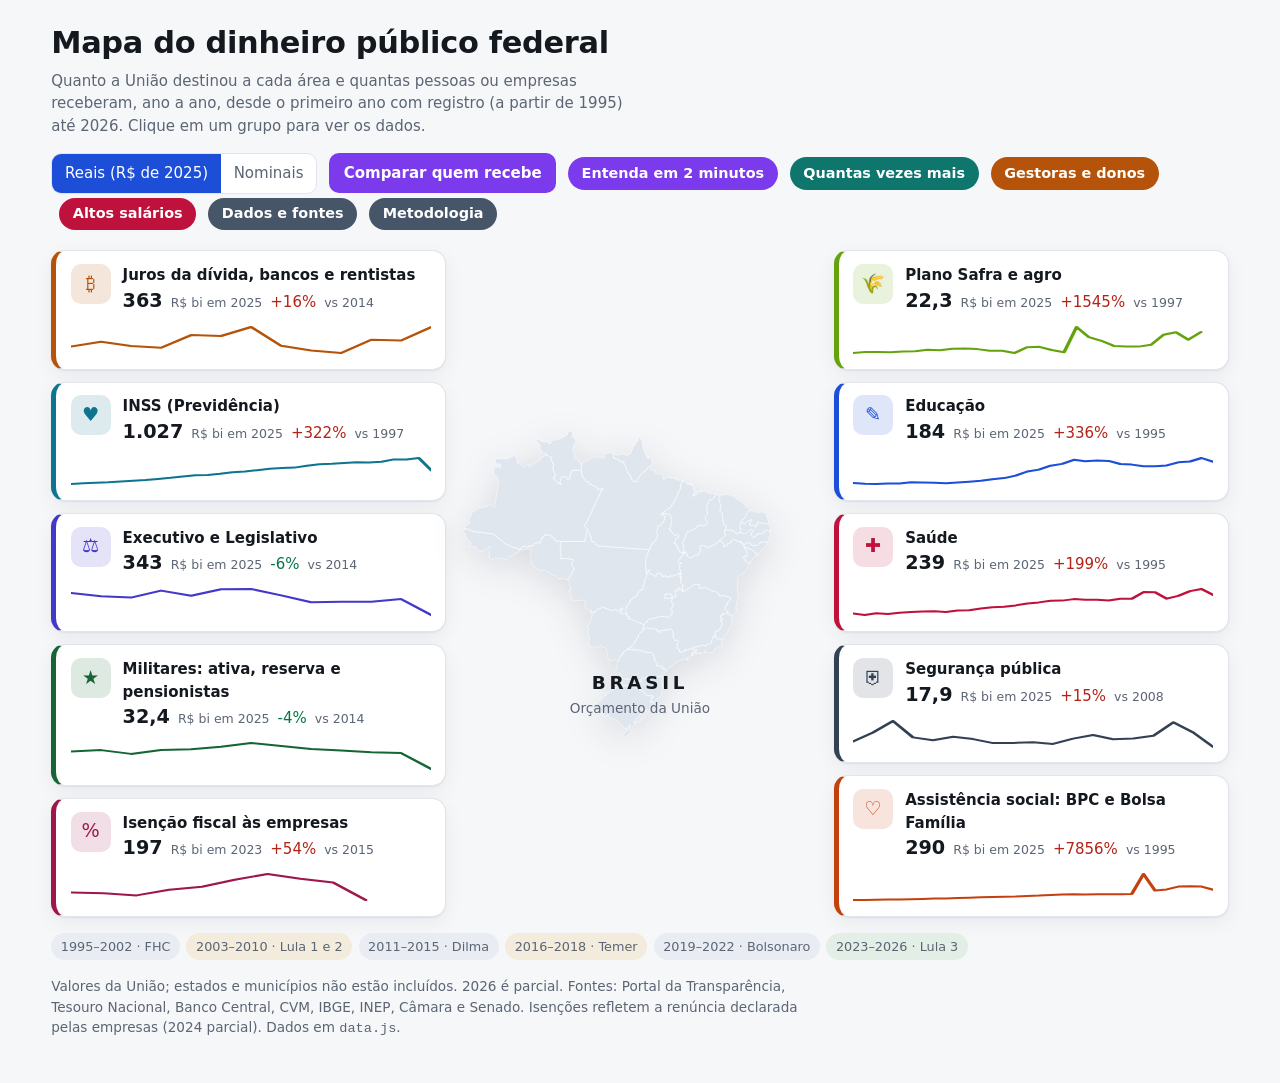
==== site/index.html @ 949fe167 "Projeto inicial: mapa do dinheiro público Co-Authored-By: Claude Sonnet 5.5 <noreply@anthropic.com>" ====
<!doctype html>
<html lang="pt-BR">
<head>
<meta charset="utf-8">
<meta name="viewport" content="width=device-width, initial-scale=1">
<title>Mapa do dinheiro público federal, 1995–2026</title>
<meta name="description" content="Para onde vai o dinheiro do governo federal: dívida, INSS, poderes, militares, isenções, Plano Safra, educação, saúde, segurança e assistência social, ano a ano.">
<link rel="stylesheet" href="style.css?v=20261016">
<style>.topnav{display:flex;gap:.4rem;flex-wrap:wrap;align-items:center}.topnav a,a.cmpbtn{display:inline-block;border:1px solid #3a4352;border-radius:999px;padding:.35rem .85rem;color:inherit;text-decoration:none;font-size:.9rem}.topnav a:hover{background:rgba(124,58,237,.18)}a.cmpbtn{border:0;color:#fff;font-weight:600}table.list th:first-child,table.list td:first-child{min-width:0;position:static;text-align:right}</style>
</head>
<body>
<header class="top">
  <div>
    <h1>Mapa do dinheiro público federal</h1>
    <p class="sub">Quanto a União destinou a cada área e quantas pessoas ou empresas receberam, ano a ano, desde o primeiro ano com registro (a partir de 1995) até 2026. Clique em um grupo para ver os dados.</p>
  </div>
  <div class="controls">
    <div class="seg" role="group" aria-label="Tipo de valor">
      <button id="btn-real" class="on" type="button">Reais (R$ de 2025)</button>
      <button id="btn-nom" type="button">Nominais</button>
    </div>
    <button id="btn-cmp" class="cmpbtn" type="button">Comparar quem recebe</button>
    <a class="cmpbtn" href="entenda.html" style="background:#7c3aed">Entenda em 2 minutos</a>
    <a class="cmpbtn" href="vezes.html" style="background:#0f766e">Quantas vezes mais</a>
    <a class="cmpbtn" href="gestoras.html" style="background:#b45309">Gestoras e donos</a>
    <a class="cmpbtn" href="salarios.html" style="background:#be123c">Altos salários</a>
    <a class="cmpbtn" href="dados.html" style="background:#475569">Dados e fontes</a>
    <a class="cmpbtn" href="metodologia.html" style="background:#475569">Metodologia</a>
  </div>
</header>

<main>
  <section class="board" aria-label="Grupos de gasto">
    <div class="col left" id="col-left"></div>
    <div class="center">
      <svg id="mapa" viewBox="0 0 453 392" role="img" aria-label="Mapa do Brasil"></svg>
      <div class="center-text">
        <strong>BRASIL</strong>
        <span id="center-sub">Orçamento da União</span>
      </div>
    </div>
    <div class="col right" id="col-right"></div>
  </section>

  <section class="gov-strip" aria-label="Governos no período">
    <span class="g g1">1995–2002 · FHC</span>
    <span class="g g3">2003–2010 · Lula 1 e 2</span>
    <span class="g g1">2011–2015 · Dilma</span>
    <span class="g g3">2016–2018 · Temer</span>
    <span class="g g1">2019–2022 · Bolsonaro</span>
    <span class="g g4">2023–2026 · Lula 3</span>
  </section>

  <p class="foot">
    Valores da União; estados e municípios não estão incluídos. 2026 é parcial. Fontes: Portal da Transparência, Tesouro Nacional, Banco Central, CVM, IBGE, INEP, Câmara e Senado.
    Isenções refletem a renúncia declarada pelas empresas (2024 parcial). Dados em <code>data.js</code>.
  </p>
</main>

<div id="cmp" class="modal" hidden>
  <div class="sheet" role="dialog" aria-modal="true" aria-labelledby="cmp-title" style="--c:#7c3aed">
    <button class="close" id="cmp-close" type="button" aria-label="Fechar">×</button>
    <h2 id="cmp-title">Comparar quem recebe</h2>
    <p class="cmp-sub">Quantas pessoas (ou empresas) estão em cada grupo e quanto receberam no ano. Pagamentos de folha e benefícios aparecem junto com isenções fiscais (renúncia), que não são dinheiro pago, mas valor deixado de arrecadar.</p>
    <div class="cmp-ctl">
      <label>Ano <select id="cmp-year"></select></label>
      <span id="cmp-groups" class="cmp-groups"></span>
    </div>
    <div class="cmp-pies">
      <div><h3>Quanto cada grupo recebeu</h3><div id="cmp-pie-v"></div><div id="cmp-leg-v" class="pleg"></div></div>
      <div><h3>Quantas pessoas há em cada grupo</h3><div id="cmp-pie-n"></div><div id="cmp-leg-n" class="pleg"></div></div>
    </div>
    <h2 class="sec">Quantas vezes mais, ano a ano</h2>
    <p class="cmp-sub">Compara o valor recebido <b>por pessoa</b> em cada grupo com o gasto federal por pessoa atendida em educação, saúde, assistência ou segurança. Os grupos são comparados também pelo tamanho.</p>
    <div class="cmp-ab"><label>Comparar com <select id="cmp-bench"></select></label></div>
    <div class="legend" id="cmp-ratio-leg"></div>
    <div class="chartwrap"><svg id="cmp-ratio" viewBox="0 0 860 340"></svg><div id="cmp-ratio-tip" class="tip" hidden></div></div>
    <h3>Quantas vezes mais por pessoa (cada célula = ano)</h3>
    <div class="tablewrap"><table id="cmp-heat"></table></div>
    <h3 id="cmp-yr-title">Ano selecionado</h3>
    <ul id="cmp-cards" class="cmp-cards"></ul>
    <h3>Comparação direta</h3>
    <div class="cmp-ab"><select id="cmp-a"></select><span>×</span><select id="cmp-b"></select></div>
    <p id="cmp-sentence" class="cmp-sentence"></p>
    <h3>Maiores contrastes do ano</h3>
    <ol id="cmp-high" class="cmp-high"></ol>
    <h3>Tabela</h3>
    <div class="tablewrap"><table id="cmp-table"></table></div>
    <ul id="cmp-notes" class="notes"></ul>
  </div>
</div>

<div id="modal" class="modal" hidden>
  <div class="sheet" role="dialog" aria-modal="true" aria-labelledby="m-title">
    <button class="close" id="m-close" type="button" aria-label="Fechar">×</button>
    <div class="m-head">
      <span id="m-icon" class="m-icon"></span>
      <div>
        <h2 id="m-title"></h2>
        <p id="m-desc"></p>
      </div>
    </div>
    <div class="kpis" id="m-kpis"></div>
    <div class="tabs" id="m-tabs"></div>
    <div id="m-pieyear" hidden></div>
    <div class="chartwrap">
      <div class="legend" id="m-legend"></div>
      <svg id="m-chart" viewBox="0 0 860 330" preserveAspectRatio="xMidYMid meet"></svg>
      <div id="m-tip" class="tip" hidden></div>
    </div>
    <h3>Ano a ano</h3>
    <div class="tablewrap"><table id="m-table"></table></div>
    <div class="actions"><button id="m-csv" type="button">Baixar CSV</button></div>
    <div id="m-lists"></div>
    <h3>Notas e fontes</h3>
    <ul id="m-notes"></ul>
  </div>
</div>

<script src="data.js?v=20261016"></script>
<script src="brasil.js?v=20261016"></script>
<script src="app.js?v=20261016"></script>
</body>
</html>
---- site/style.css ----
:root{
  --bg:#f6f7f9; --surface:#ffffff; --ink:#14181f; --muted:#5b6574; --line:#e1e5eb;
  --map:#dfe6ee; --map-line:#ffffff; --accent:#1d4ed8;
  --g1:#e9edf3; --g2:#e9edf3; --g3:#f3ecdc; --g4:#e2eee6;
  --shadow:0 1px 2px rgba(15,23,42,.06),0 6px 20px rgba(15,23,42,.06);
}
@media (prefers-color-scheme: dark){
  :root:not([data-theme="light"]){
    --bg:#0e1116; --surface:#171b22; --ink:#e8ebf0; --muted:#9aa4b2; --line:#2a313c;
    --map:#232b36; --map-line:#0e1116; --accent:#7aa2ff;
    --g1:#1d232c; --g2:#1d232c; --g3:#2a2518; --g4:#182720;
    --shadow:0 1px 2px rgba(0,0,0,.4),0 6px 20px rgba(0,0,0,.35);
  }
}
*{box-sizing:border-box}
html{-webkit-text-size-adjust:100%}
body{margin:0;background:var(--bg);color:var(--ink);font:15px/1.5 system-ui,-apple-system,"Segoe UI",Roboto,Arial,sans-serif}
h1{font-size:clamp(1.35rem,2.4vw,1.9rem);margin:0 0 .25rem;letter-spacing:-.01em}
h2{margin:0;font-size:1.35rem}
h3{margin:1.4rem 0 .5rem;font-size:1rem}
.top{display:flex;gap:1rem;justify-content:space-between;align-items:flex-end;flex-wrap:wrap;padding:1.25rem max(16px,4vw) .5rem;max-width:1500px;margin:0 auto}
.sub{margin:0;color:var(--muted);max-width:62ch}
.seg{display:inline-flex;border:1px solid var(--line);border-radius:10px;overflow:hidden;background:var(--surface)}
.seg button{border:0;background:none;color:var(--muted);padding:.5rem .8rem;font:inherit;cursor:pointer}
.seg button.on{background:var(--accent);color:#fff}
main{max-width:1500px;margin:0 auto;padding:0 max(16px,4vw) 2rem}

.board{display:grid;grid-template-columns:minmax(0,1fr) minmax(280px,.9fr) minmax(0,1fr);gap:1rem;align-items:center;margin-top:.75rem}
.col{display:grid;gap:.75rem}
.center{position:relative;display:flex;flex-direction:column;align-items:center;justify-content:center;min-height:420px}
#mapa{width:100%;max-width:520px;height:auto;filter:drop-shadow(0 8px 18px rgba(15,23,42,.12))}
#mapa path{fill:var(--map);stroke:var(--map-line);stroke-width:.6}
.center-text{position:absolute;inset:auto 0 18%;text-align:center;pointer-events:none;display:grid;gap:.1rem}
.center-text strong{font-size:1.15rem;letter-spacing:.2em}
.center-text span{color:var(--muted);font-size:.85rem}

.card{display:grid;grid-template-columns:auto 1fr;gap:.2rem .75rem;text-align:left;width:100%;padding:.8rem .9rem;background:var(--surface);border:1px solid var(--line);border-left:5px solid var(--c);border-radius:14px;box-shadow:var(--shadow);cursor:pointer;color:inherit;font:inherit;transition:transform .15s ease,box-shadow .15s ease}
.card:hover,.card:focus-visible{transform:translateY(-2px);outline:2px solid var(--c);outline-offset:1px}
.card .ic{grid-row:1/3;width:40px;height:40px;border-radius:10px;display:grid;place-items:center;font-size:1.2rem;background:color-mix(in srgb,var(--c) 14%,transparent);color:var(--c)}
.card .t{font-weight:650;line-height:1.25}
.card .v{display:flex;align-items:baseline;gap:.5rem;flex-wrap:wrap}
.card .v b{font-size:1.2rem}
.card .v small{color:var(--muted)}
.card .spark{grid-column:1/3;height:34px;width:100%}
.up{color:#b42318}.down{color:#067647}
.flat{color:var(--muted)}

.gov-strip{display:flex;gap:.4rem;flex-wrap:wrap;margin-top:1rem}
.gov-strip .g{padding:.25rem .6rem;border-radius:999px;font-size:.8rem;color:var(--muted)}
.g1,.g2{background:var(--g1)}.g3{background:var(--g3)}.g4{background:var(--g4)}
.foot{color:var(--muted);font-size:.85rem;margin-top:1rem;max-width:90ch}

/* modal */
.modal[hidden]{display:none}
.modal{position:fixed;inset:0;background:rgba(10,14,20,.55);z-index:20;display:block;overflow:auto;padding:min(4vh,32px) 12px}
.sheet{position:relative;margin:0 auto;min-width:0;width:min(1040px,100%);background:var(--surface);border-radius:18px;padding:1.25rem clamp(14px,3vw,28px) 1.5rem;box-shadow:var(--shadow);border-top:6px solid var(--c,var(--accent))}
.close{position:absolute;right:10px;top:8px;border:0;background:none;color:var(--muted);font-size:2rem;line-height:1;cursor:pointer;padding:.2rem .6rem}
.m-head{display:flex;gap:.9rem;align-items:center;margin-right:2.2rem}
.m-icon{width:48px;height:48px;border-radius:12px;display:grid;place-items:center;font-size:1.5rem;background:color-mix(in srgb,var(--c) 14%,transparent);color:var(--c);flex:none}
.m-head p{margin:.1rem 0 0;color:var(--muted)}
.kpis{display:grid;grid-template-columns:repeat(auto-fit,minmax(170px,1fr));gap:.6rem;margin:1rem 0}
.kpi{border:1px solid var(--line);border-radius:12px;padding:.6rem .8rem}
.kpi span{display:block;color:var(--muted);font-size:.8rem}
.kpi b{font-size:1.15rem}
.tabs{display:flex;gap:.4rem;flex-wrap:wrap;margin:.25rem 0}
.tabs button{border:1px solid var(--line);background:none;color:var(--muted);padding:.35rem .75rem;border-radius:999px;font:inherit;cursor:pointer}
.tabs button.on{background:var(--c);border-color:var(--c);color:#fff}
.chartwrap{position:relative;margin-top:.5rem}
.legend{display:flex;gap:.4rem;flex-wrap:wrap;margin-bottom:.25rem}
.legend button{display:inline-flex;align-items:center;gap:.4rem;border:1px solid var(--line);background:none;color:inherit;border-radius:999px;padding:.2rem .6rem;font:inherit;font-size:.82rem;cursor:pointer}
.legend button i{width:10px;height:10px;border-radius:50%;background:var(--sc)}
.legend button.off{opacity:.4}
#m-chart{width:100%;height:auto;display:block}
#m-chart text{fill:var(--muted);font-size:11px}
#m-chart .grid{stroke:var(--line);stroke-width:1}
.tip{position:absolute;pointer-events:none;background:var(--surface);border:1px solid var(--line);border-radius:10px;padding:.5rem .7rem;box-shadow:var(--shadow);font-size:.82rem;min-width:180px;z-index:3}
.tip b{display:block;margin-bottom:.2rem}
.tip div{display:flex;justify-content:space-between;gap:.8rem}
.tablewrap{max-width:100%;overflow:auto;border:1px solid var(--line);border-radius:12px}
table{border-collapse:collapse;width:100%;font-size:.85rem;font-variant-numeric:tabular-nums}
th,td{padding:.4rem .6rem;border-bottom:1px solid var(--line);text-align:right;white-space:nowrap}
th:first-child,td:first-child{text-align:left;position:sticky;left:0;background:var(--surface);min-width:240px;white-space:normal}
thead th{background:var(--surface);font-weight:650}
.gh{font-weight:400;color:var(--muted);font-size:.72rem}
.actions{margin-top:.6rem}
.actions button,.listsel select{border:1px solid var(--line);background:none;color:inherit;border-radius:8px;padding:.35rem .7rem;font:inherit;cursor:pointer}
.listsel{display:flex;gap:.6rem;align-items:center;margin:.3rem 0 .5rem}
#m-notes{color:var(--muted);padding-left:1.1rem}

@media (max-width:980px){
  .board{grid-template-columns:1fr 1fr}
  .center{grid-column:1/3;order:-1;min-height:0}
  .col.left,.col.right{display:contents}
  .center-text{position:static;margin-top:-1.5rem}
}
@media (max-width:560px){
  .board{grid-template-columns:1fr}
  .center{grid-column:1}
  th:first-child,td:first-child{min-width:170px}
}
@media print{.modal{position:static;background:none}.close,.actions{display:none}}

.pierow{display:grid;grid-template-columns:minmax(240px,320px) 1fr;gap:1rem;align-items:center;margin:.5rem 0}
.pie{width:100%;max-width:320px;height:auto}
.pleg{display:grid;gap:.3rem}
.pl{display:grid;grid-template-columns:14px 1fr auto 56px;gap:.5rem;align-items:center;font-size:.9rem}
.pl i{width:12px;height:12px;border-radius:3px}
.pl em{color:var(--muted);font-style:normal;text-align:right}
#m-pieyear label{color:var(--muted)}
@media (max-width:640px){.pierow{grid-template-columns:1fr}}

.cmpbtn{border:0;background:#7c3aed;color:#fff;border-radius:10px;padding:.55rem .9rem;font:inherit;font-weight:600;cursor:pointer;margin-left:.5rem}
.controls{display:flex;align-items:center;flex-wrap:wrap;gap:.25rem}
.cmp-sub{color:var(--muted);margin:.25rem 0 .75rem;max-width:80ch}
.cmp-ctl{display:flex;gap:1rem;flex-wrap:wrap;align-items:center;margin-bottom:.5rem}
.cmp-groups{display:flex;gap:.35rem;flex-wrap:wrap}
.cmp-groups label{display:inline-flex;gap:.35rem;align-items:center;border:1px solid var(--line);border-radius:999px;padding:.15rem .6rem;font-size:.82rem;cursor:pointer}
.cmp-pies{display:grid;grid-template-columns:1fr 1fr;gap:1.25rem}
.cmp-pies .pie{max-width:260px}
.cmp-ab{display:flex;gap:.6rem;align-items:center;flex-wrap:wrap}
.cmp-sentence{font-size:1.05rem;line-height:1.55;border-left:4px solid #7c3aed;padding:.5rem .8rem;background:color-mix(in srgb,#7c3aed 8%,transparent);border-radius:8px}
.cmp-high{padding-left:1.2rem}.cmp-high li{margin:.35rem 0}
.notes{color:var(--muted);padding-left:1.1rem;font-size:.88rem}
td.est::after{content:' ≈';color:var(--muted)}
@media (max-width:760px){.cmp-pies{grid-template-columns:1fr}}
select{background:var(--surface);color:var(--ink);border:1px solid var(--line);border-radius:8px;padding:.35rem .6rem;font:inherit;max-width:100%}
select option{background:var(--surface);color:var(--ink)}

.pie text{fill:var(--muted)}

h2.sec{margin:1.6rem 0 .2rem;font-size:1.15rem;border-top:1px solid var(--line);padding-top:1rem}
.cmp-cards{list-style:none;padding:0;display:grid;gap:.5rem}
.cmp-cards li{border:1px solid var(--line);border-left:5px solid var(--gc,#7c3aed);border-radius:10px;padding:.55rem .8rem;line-height:1.5}
.cmp-cards .big{font-size:1.25rem;font-weight:800}
#cmp-ratio{width:100%;height:auto;display:block}
#cmp-ratio text{fill:var(--muted);font-size:11px}
#cmp-ratio .grid{stroke:var(--line)}
table.heat td{font-weight:600;min-width:58px}
table.heat td.na{color:var(--muted);font-weight:400}
.vz-ctl{display:flex;gap:1.2rem;flex-wrap:wrap;align-items:center;margin:.5rem 0 1rem}
.vz-year{display:flex;gap:.6rem;align-items:center}
.vz-year input{width:min(360px,60vw)}
.vz-top{display:grid;grid-template-columns:repeat(auto-fit,minmax(280px,1fr));gap:.8rem}
.vz-tile{display:grid;grid-template-columns:auto 1fr;gap:.8rem;align-items:center;border:1px solid var(--line);border-left:6px solid var(--gc);border-radius:14px;padding:.8rem 1rem;background:var(--surface);box-shadow:var(--shadow)}
.vz-x{font-size:2.2rem;font-weight:800;color:var(--gc);letter-spacing:-.02em}
.vz-bars{display:grid;gap:.55rem;margin-bottom:1rem}
.vz-row{display:grid;grid-template-columns:minmax(220px,38%) 1fr;gap:.8rem;align-items:center}
.vz-lab b{display:block}.vz-lab span{display:block;color:var(--muted);font-size:.8rem}
.vz-bar{position:relative;background:color-mix(in srgb,var(--line) 70%,transparent);border-radius:8px;height:30px;display:flex;align-items:center}
.vz-bar i{display:block;height:100%;border-radius:8px}
.vz-bar em{position:absolute;right:.6rem;font-style:normal;font-weight:700;text-shadow:0 0 4px var(--surface)}
@media (max-width:700px){.vz-row{grid-template-columns:1fr}}
a.cmpbtn{text-decoration:none;display:inline-block}
.topnav{display:flex;gap:.4rem;flex-wrap:wrap}.topnav a{border:1px solid var(--line);border-radius:999px;padding:.3rem .8rem;color:var(--ink);text-decoration:none;font-size:.9rem}.topnav a:hover{background:var(--surface)}
table.list th:first-child,table.list td:first-child{min-width:0;position:static;text-align:right}
main a:not(.cmpbtn),td a,.foot a,.sub a{color:var(--accent);text-decoration:underline}
main a:visited:not(.cmpbtn),td a:visited{color:var(--accent)}
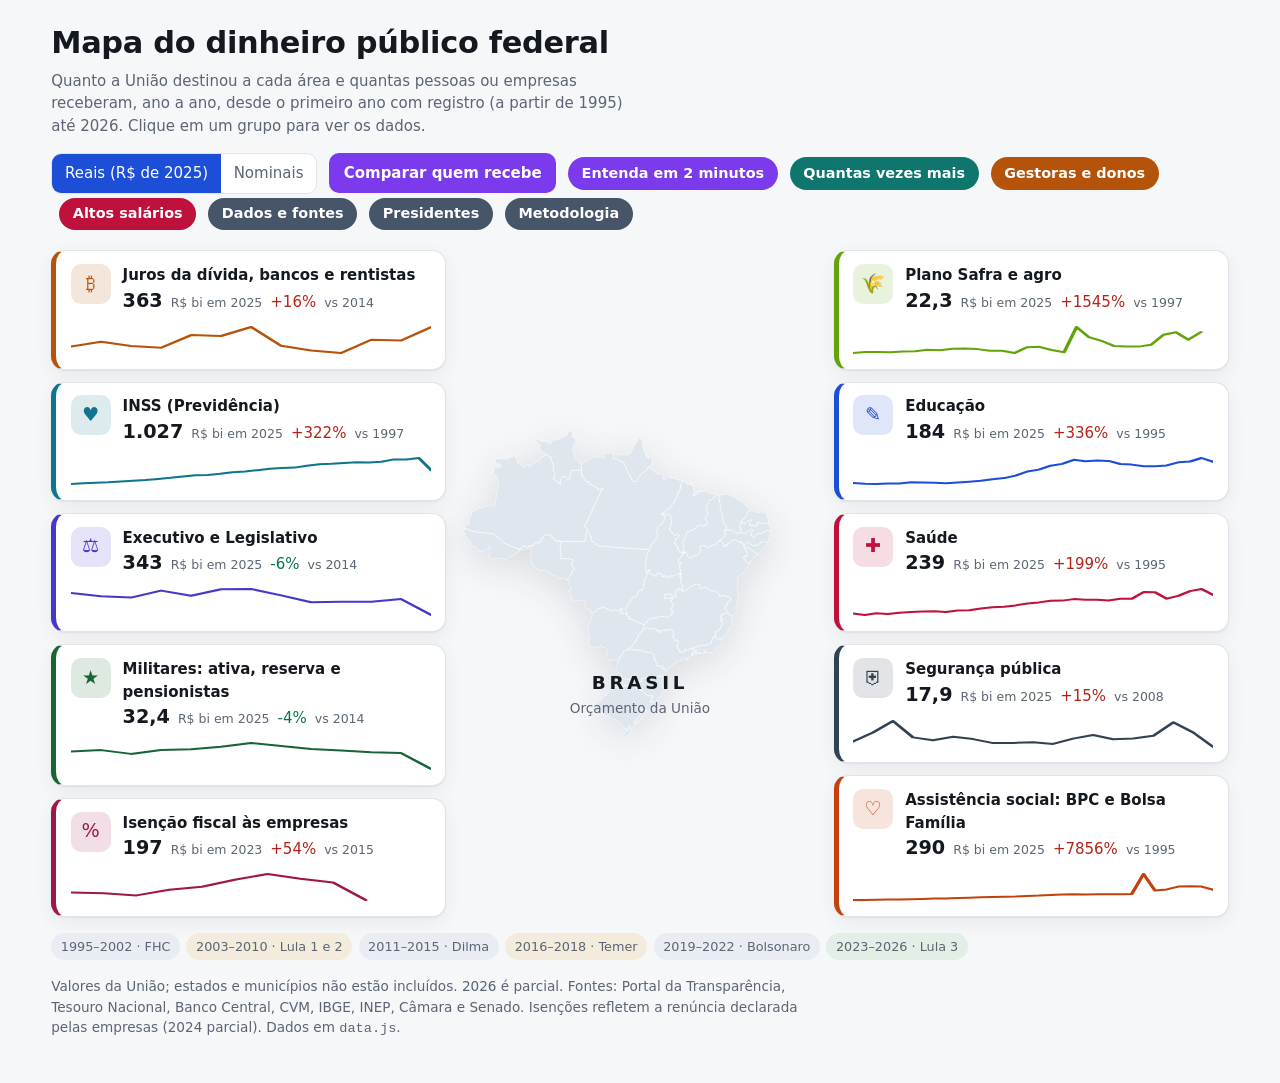
==== commit 7f5e8006: "Página de comparativo de presidentes e sinais para checagem Co-Authored-By: Claude Sonnet 5.5 <norep" ====
--- a/site/index.html
+++ b/site/index.html
@@ -25,6 +25,7 @@
     <a class="cmpbtn" href="gestoras.html" style="background:#b45309">Gestoras e donos</a>
     <a class="cmpbtn" href="salarios.html" style="background:#be123c">Altos salários</a>
     <a class="cmpbtn" href="dados.html" style="background:#475569">Dados e fontes</a>
+    <a class="cmpbtn" href="presidentes.html" style="background:#475569">Presidentes</a>
     <a class="cmpbtn" href="metodologia.html" style="background:#475569">Metodologia</a>
   </div>
 </header>
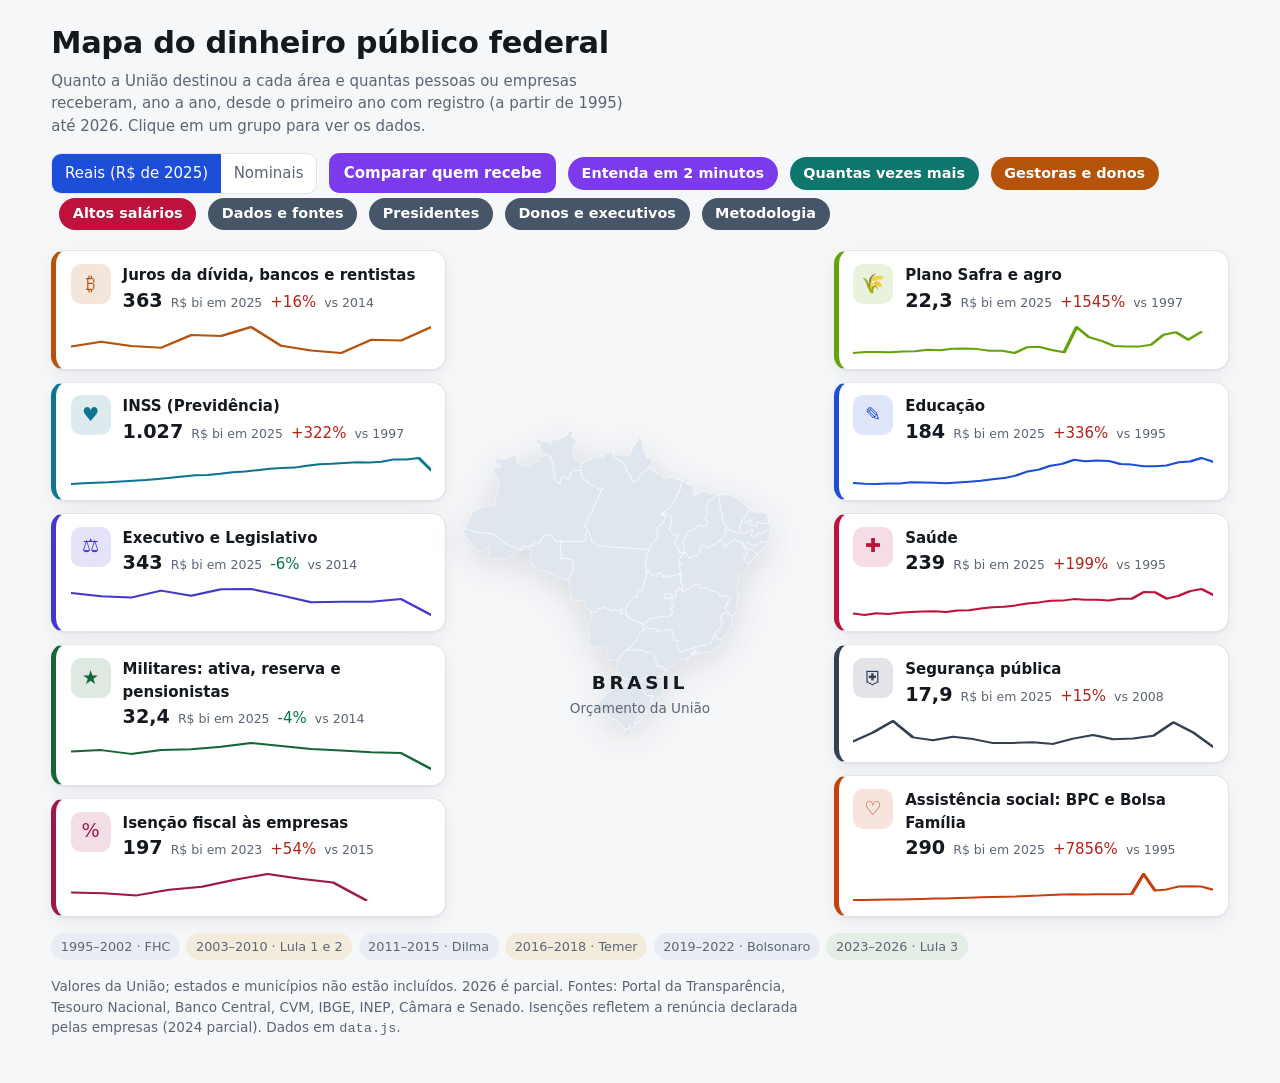
==== commit 10704e18: "Página Donos e executivos (CVM FRE): acionistas, controladores e remuneração da administração Co-Aut" ====
--- a/site/index.html
+++ b/site/index.html
@@ -26,6 +26,7 @@
     <a class="cmpbtn" href="salarios.html" style="background:#be123c">Altos salários</a>
     <a class="cmpbtn" href="dados.html" style="background:#475569">Dados e fontes</a>
     <a class="cmpbtn" href="presidentes.html" style="background:#475569">Presidentes</a>
+    <a class="cmpbtn" href="donos.html" style="background:#475569">Donos e executivos</a>
     <a class="cmpbtn" href="metodologia.html" style="background:#475569">Metodologia</a>
   </div>
 </header>
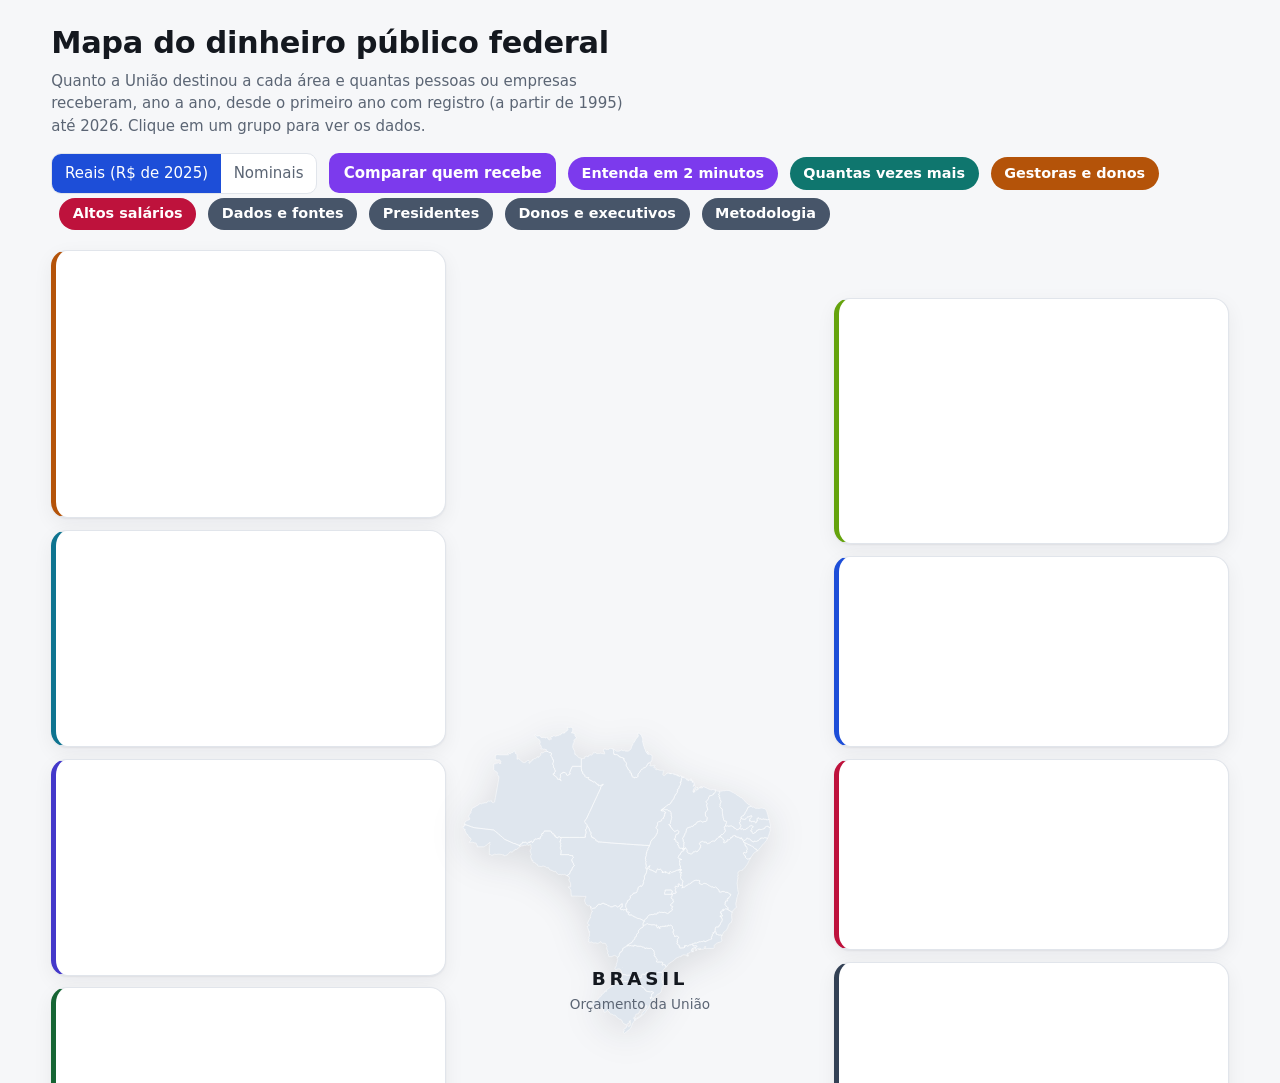
==== commit 41800896: "UX mobile: barra inferior, modais em tela cheia, tema, atalhos e PWA leve Co-Authored-By: Claude Son" ====
--- a/site/index.html
+++ b/site/index.html
@@ -5,7 +5,8 @@
 <meta name="viewport" content="width=device-width, initial-scale=1">
 <title>Mapa do dinheiro público federal, 1995–2026</title>
 <meta name="description" content="Para onde vai o dinheiro do governo federal: dívida, INSS, poderes, militares, isenções, Plano Safra, educação, saúde, segurança e assistência social, ano a ano.">
-<link rel="stylesheet" href="style.css?v=20261016">
+<link rel="stylesheet" href="style.css?v=20261017">
+<link rel="stylesheet" href="ux.css?v=20261017">
 <style>.topnav{display:flex;gap:.4rem;flex-wrap:wrap;align-items:center}.topnav a,a.cmpbtn{display:inline-block;border:1px solid #3a4352;border-radius:999px;padding:.35rem .85rem;color:inherit;text-decoration:none;font-size:.9rem}.topnav a:hover{background:rgba(124,58,237,.18)}a.cmpbtn{border:0;color:#fff;font-weight:600}table.list th:first-child,table.list td:first-child{min-width:0;position:static;text-align:right}</style>
 </head>
 <body>
@@ -119,8 +120,9 @@
   </div>
 </div>
 
-<script src="data.js?v=20261016"></script>
-<script src="brasil.js?v=20261016"></script>
-<script src="app.js?v=20261016"></script>
+<script src="data.js?v=20261017"></script>
+<script src="brasil.js?v=20261017"></script>
+<script src="app.js?v=20261017"></script>
+<script src="ux.js?v=20261017" defer></script>
 </body>
 </html>
--- a/site/style.css
+++ b/site/style.css
@@ -155,3 +155,40 @@
 table.list th:first-child,table.list td:first-child{min-width:0;position:static;text-align:right}
 main a:not(.cmpbtn),td a,.foot a,.sub a{color:var(--accent);text-decoration:underline}
 main a:visited:not(.cmpbtn),td a:visited{color:var(--accent)}
+
+/* ---- responsivo / celular ---- */
+html{-webkit-text-size-adjust:100%}
+img,svg,canvas,video{max-width:100%}
+select,input{max-width:100%;min-width:0}
+.top>div{min-width:0}.top h1{overflow-wrap:anywhere}
+@media (max-width:760px){
+  .top{flex-direction:column;align-items:stretch;gap:.6rem;padding-top:.9rem}
+  .top h1{font-size:1.35rem;line-height:1.2}
+  .top .sub{font-size:.92rem}
+  .topnav{flex-wrap:nowrap!important;overflow-x:auto;-webkit-overflow-scrolling:touch;scrollbar-width:none;padding:.1rem 0 .45rem;min-width:0;max-width:100%;width:100%}
+  .top>*{min-width:0;max-width:100%}
+  .topnav a{flex:0 0 auto;white-space:nowrap;padding:.5rem .9rem!important;min-height:40px;display:inline-flex!important;align-items:center}
+  .cmp-ctl,.cmp-ab,.ctl{flex-direction:column!important;align-items:stretch!important;gap:.7rem!important}
+  .cmp-ctl label,.cmp-ab label,.ctl label{display:flex;flex-direction:column;gap:.25rem;width:100%;min-width:0!important;flex:1 1 auto!important}
+  select,input[type=search],input[type=url],input[type=text]{width:100%;font-size:16px;padding:.6rem!important;min-height:44px}
+  main,.en,.pr,.mt{padding-left:16px!important;padding-right:16px!important}
+  h2.sec,.en h2,.pr h2,.mt h2{font-size:1.25rem}
+  .tablewrap,.tw{overflow-x:auto;-webkit-overflow-scrolling:touch}
+  .bars2 .b2,.b2{grid-template-columns:1fr!important;gap:.3rem!important}
+  .wrow{grid-template-columns:1fr!important}
+  .waffle{max-width:100%!important}
+  .big{font-size:1.9rem!important}
+  .modal .sheet{border-radius:0}
+  .close{min-width:44px;min-height:44px}
+  table.stack{display:block}
+  table.stack thead{display:none}
+  table.stack tbody,table.stack tr,table.stack td{display:block;width:100%}
+  table.stack tr{border:1px solid var(--line);border-radius:12px;margin:.6rem 0;padding:.5rem .8rem;background:var(--surface)}
+  table.stack td{white-space:normal!important;overflow-wrap:anywhere;border:0!important;padding:.25rem 0!important;text-align:left!important;position:static!important;min-width:0!important}
+  table.stack td::before{content:attr(data-l);display:block;font-size:.74rem;font-weight:700;color:var(--muted);text-transform:uppercase;letter-spacing:.03em}
+}
+@media (max-width:420px){
+  body{font-size:15px}
+  .chartwrap{overflow-x:auto}
+}
+@media (max-width:760px){.topnav::-webkit-scrollbar{display:none}}
--- a/site/ux.css
+++ b/site/ux.css
@@ -0,0 +1,66 @@
+/* ===== camada de UX / mobile-first ===== */
+:root{--r:16px;--tap:44px;--nav-h:64px;--accent2:#7c3aed}
+:root[data-theme="dark"]{--bg:#0e1116;--surface:#171b22;--ink:#e8ebf0;--muted:#9aa4b2;--line:#2a313c;--map:#232b36;--map-line:#0e1116;--accent:#7aa2ff;--g1:#1d232c;--g2:#1d232c;--g3:#2a2518;--g4:#182720;--shadow:0 1px 2px rgba(0,0,0,.4),0 6px 20px rgba(0,0,0,.35)}
+html{scroll-behavior:smooth}
+@media (prefers-reduced-motion:reduce){html{scroll-behavior:auto}*{animation:none!important;transition:none!important}}
+:focus-visible{outline:3px solid var(--accent);outline-offset:2px;border-radius:6px}
+a{text-underline-offset:.15em}
+.card,.card2,.sheet{border-radius:var(--r)}
+.card{content-visibility:auto;contain-intrinsic-size:auto 120px}
+/* dica de rolagem lateral nas tabelas */
+.tablewrap,.tw{background:linear-gradient(to right,var(--surface) 30%,transparent),linear-gradient(to left,var(--surface) 30%,transparent),linear-gradient(to right,rgba(0,0,0,.22),transparent),linear-gradient(to left,rgba(0,0,0,.22),transparent);background-position:left center,right center,left center,right center;background-repeat:no-repeat;background-size:36px 100%,36px 100%,12px 100%,12px 100%;background-attachment:local,local,scroll,scroll}
+/* barra inferior (criada por ux.js) */
+.ux-tabbar,.ux-more,.ux-fab,.ux-scrim{display:none}
+@media (max-width:760px){
+  body{font-size:16px;line-height:1.6;padding-bottom:calc(var(--nav-h) + 20px + env(safe-area-inset-bottom))}
+  .topnav{display:none!important}
+  .controls .cmpbtn:not(button){display:none!important}
+  .controls{display:flex;gap:.6rem;flex-wrap:wrap;align-items:center}
+  .controls .seg{flex:1 1 100%}
+  .controls .seg button{flex:1;min-height:var(--tap)}
+  #btn-cmp{flex:1 1 100%;min-height:var(--tap);font-size:1rem;margin:0}
+  .center{min-height:0!important;margin:.2rem 0}
+  #mapa{max-width:240px}
+  .center-text{position:static!important;margin-top:-.4rem}
+  .center-text strong{font-size:.95rem}
+  .top{padding-top:calc(.8rem + env(safe-area-inset-top))}
+  .top h1{font-size:1.45rem}
+  .card{padding:1rem}
+  .card .t{font-size:1.02rem}
+  .card .v b{font-size:1.35rem}
+  .card:active{transform:scale(.99)}
+  /* modal vira tela cheia */
+  .modal{padding:0!important;background:var(--surface)}
+  .modal .sheet{min-height:100dvh;width:100%;border-radius:0;box-shadow:none;border-top-width:5px;padding-top:3.2rem;padding-bottom:calc(var(--nav-h) + 24px)}
+  .modal .close{position:fixed;top:calc(8px + env(safe-area-inset-top));right:10px;z-index:30;width:var(--tap);height:var(--tap);border-radius:50%;background:var(--bg);border:1px solid var(--line);font-size:1.7rem;color:var(--ink);display:grid;place-items:center;padding:0}
+  .m-head{margin-right:0;flex-wrap:nowrap;align-items:flex-start;gap:.7rem}
+  .m-head>*{min-width:0}
+  .m-head h2{font-size:1.25rem;line-height:1.25}
+  .m-icon{width:42px;height:42px}
+  body.ux-lock .ux-tabbar,body.ux-lock .ux-fab{display:none}
+  .modal .sheet{padding-bottom:32px!important}
+  .kpis{display:grid!important;grid-template-columns:1fr 1fr;gap:.6rem}
+  .tabs{overflow-x:auto;white-space:nowrap;-webkit-overflow-scrolling:touch;scrollbar-width:none;flex-wrap:nowrap!important}
+  .tabs::-webkit-scrollbar{display:none}
+  .tabs button{flex:0 0 auto;min-height:var(--tap)}
+  body.ux-lock{overflow:hidden}
+  /* barra de abas */
+  .ux-tabbar{display:grid;grid-template-columns:repeat(5,1fr);position:fixed;left:0;right:0;bottom:0;z-index:40;background:color-mix(in srgb,var(--surface) 92%,transparent);backdrop-filter:saturate(1.4) blur(12px);-webkit-backdrop-filter:saturate(1.4) blur(12px);border-top:1px solid var(--line);padding:6px 4px calc(6px + env(safe-area-inset-bottom))}
+  .ux-tabbar a,.ux-tabbar button{display:flex;flex-direction:column;align-items:center;justify-content:center;gap:2px;min-height:48px;border:0;background:none;color:var(--muted);font:600 .68rem/1.1 system-ui,sans-serif;text-decoration:none;border-radius:12px;cursor:pointer;-webkit-tap-highlight-color:transparent}
+  .ux-tabbar svg{width:24px;height:24px;stroke:currentColor;fill:none;stroke-width:1.8;stroke-linecap:round;stroke-linejoin:round}
+  .ux-tabbar [aria-current="page"]{color:var(--accent);background:color-mix(in srgb,var(--accent) 12%,transparent)}
+  /* "Mais" */
+  .ux-scrim{display:block;position:fixed;inset:0;background:rgba(10,14,20,.5);z-index:50;opacity:0;pointer-events:none;transition:opacity .2s}
+  .ux-more{display:block;position:fixed;left:0;right:0;bottom:0;z-index:60;background:var(--surface);border-radius:20px 20px 0 0;padding:.6rem 16px calc(16px + env(safe-area-inset-bottom));transform:translateY(105%);transition:transform .25s ease;box-shadow:0 -10px 40px rgba(0,0,0,.3);max-height:85dvh;overflow:auto}
+  .ux-more::before{content:"";display:block;width:40px;height:4px;border-radius:2px;background:var(--line);margin:0 auto .8rem}
+  body.ux-more-open .ux-more{transform:none}
+  body.ux-more-open .ux-scrim{opacity:1;pointer-events:auto}
+  .ux-more h3{margin:.4rem 0 .6rem;font-size:.8rem;text-transform:uppercase;letter-spacing:.06em;color:var(--muted)}
+  .ux-more a,.ux-more button.row{display:flex;gap:.8rem;align-items:center;width:100%;min-height:52px;padding:.5rem .6rem;border:0;border-bottom:1px solid var(--line);background:none;color:var(--ink);font:inherit;text-decoration:none;text-align:left;cursor:pointer}
+  .ux-more a small{display:block;color:var(--muted);font-size:.8rem}
+  .ux-more a[aria-current="page"]{color:var(--accent);font-weight:700}
+  .ux-fab{position:fixed;right:14px;bottom:calc(var(--nav-h) + 14px + env(safe-area-inset-bottom));z-index:35;width:44px;height:44px;border-radius:50%;border:1px solid var(--line);background:var(--surface);color:var(--ink);box-shadow:var(--shadow);display:grid;place-items:center;opacity:0;transform:translateY(8px);transition:.2s;pointer-events:none}
+  .ux-fab.on{opacity:1;transform:none;pointer-events:auto}
+  .ux-fab svg{width:20px;height:20px;stroke:currentColor;fill:none;stroke-width:2;stroke-linecap:round;stroke-linejoin:round}
+}
+@media print{.ux-tabbar,.ux-more,.ux-fab,.ux-scrim{display:none!important}}
